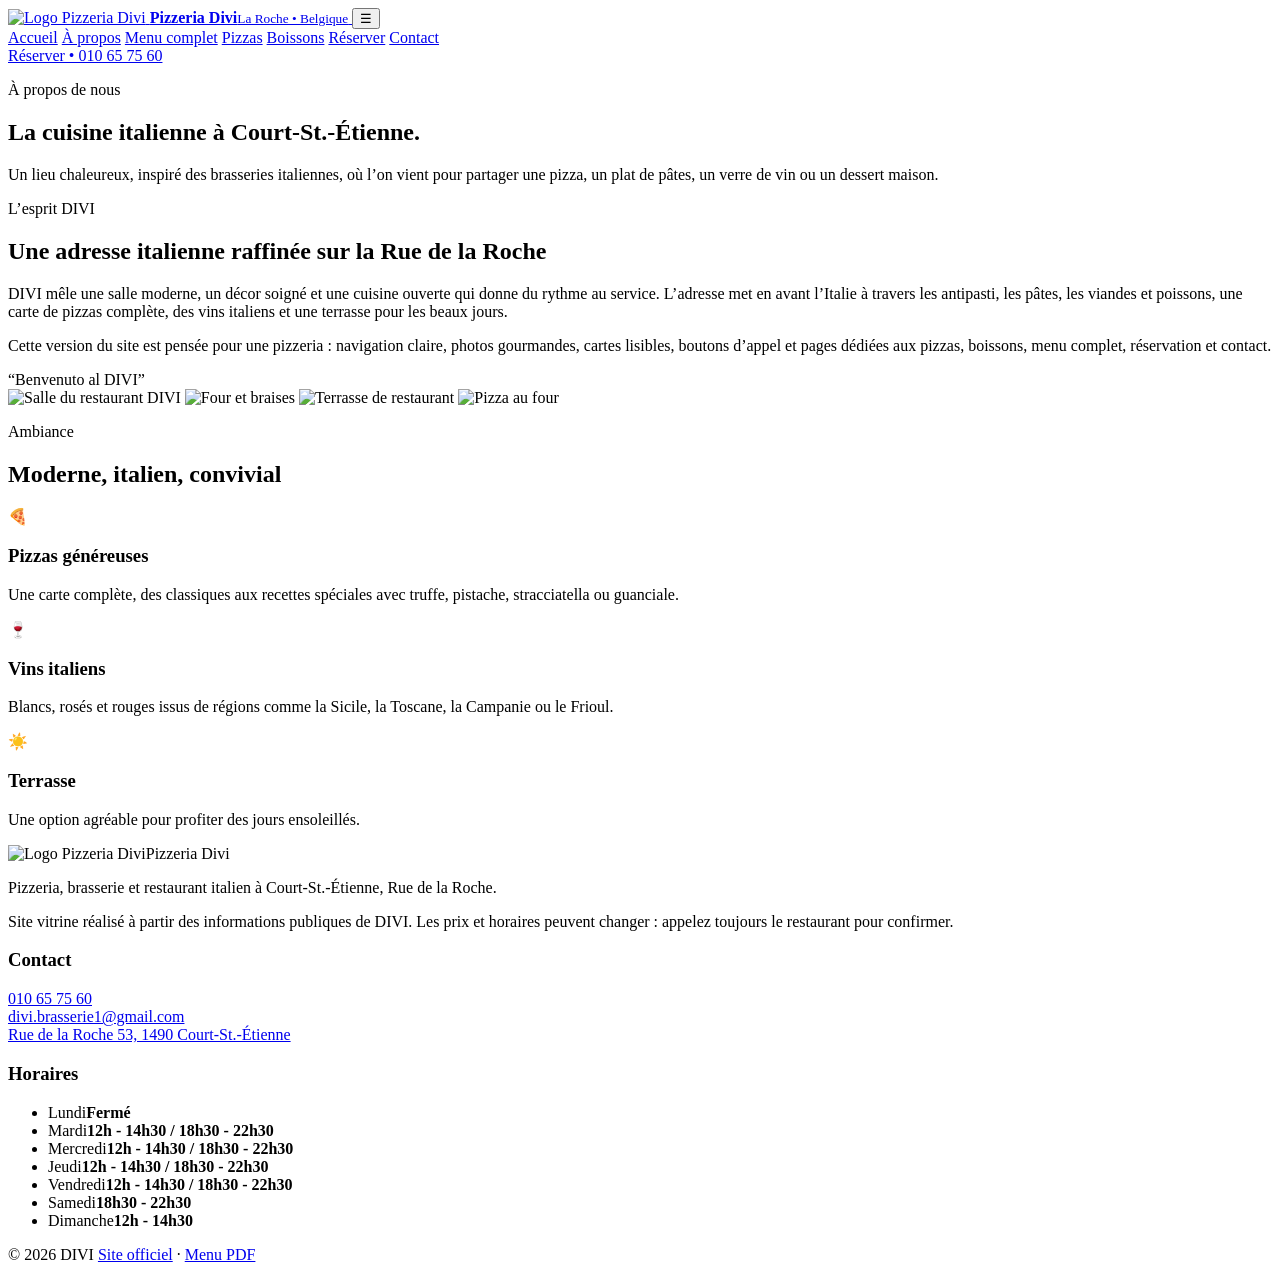
==== a-propos.html @ 52999876 "Create a-propos.html" ====
<!doctype html>
<html lang="fr">
<head>
  <meta charset="utf-8">
  <meta name="viewport" content="width=device-width, initial-scale=1">
  <title>À propos — DIVI La Roche</title>
  <meta name="description" content="Présentation de l’ambiance et de la cuisine italienne DIVI.">
  <link rel="stylesheet" href="assets/styles.css">
  <link rel="icon" href="assets/favicon.ico" sizes="any">
  <link rel="icon" type="image/png" href="assets/favicon-32.png" sizes="32x32">
  <link rel="apple-touch-icon" href="assets/apple-touch-icon.png">
  <script src="assets/script.js" defer></script>
</head>
<body class="">
  
    <header class="site-header">
      <a class="brand brand-logo" href="index.html" aria-label="Accueil Pizzeria Divi">
        <img src="assets/logo.png" alt="Logo Pizzeria Divi" class="brand-img">
        <span><strong>Pizzeria Divi</strong><small>La Roche • Belgique</small></span>
      </a>
      <button class="menu-toggle" aria-label="Ouvrir le menu" aria-expanded="false">☰</button>
      <nav class="main-nav" aria-label="Navigation principale">
        <a class="nav-link " href="index.html">Accueil</a>
<a class="nav-link active" href="a-propos.html">À propos</a>
<a class="nav-link " href="menu.html">Menu complet</a>
<a class="nav-link " href="pizzas.html">Pizzas</a>
<a class="nav-link " href="boissons.html">Boissons</a>
<a class="nav-link " href="reservation.html">Réserver</a>
<a class="nav-link " href="contact.html">Contact</a>
      </nav>
      <a class="header-call" href="tel:010657560">Réserver • 010 65 75 60</a>
    </header>
    
  <main>
    
<section class="page-hero compact">
  <div>
    <p class="eyebrow">À propos de nous</p>
    <h1>La cuisine italienne à Court-St.-Étienne.</h1>
    <p>Un lieu chaleureux, inspiré des brasseries italiennes, où l’on vient pour partager une pizza, un plat de pâtes, un verre de vin ou un dessert maison.</p>
  </div>
</section>

<section class="container story-layout">
  <div>
    <p class="eyebrow">L’esprit DIVI</p>
    <h2>Une adresse italienne raffinée sur la Rue de la Roche</h2>
    <p>DIVI mêle une salle moderne, un décor soigné et une cuisine ouverte qui donne du rythme au service. L’adresse met en avant l’Italie à travers les antipasti, les pâtes, les viandes et poissons, une carte de pizzas complète, des vins italiens et une terrasse pour les beaux jours.</p>
    <p>Cette version du site est pensée pour une pizzeria : navigation claire, photos gourmandes, cartes lisibles, boutons d’appel et pages dédiées aux pizzas, boissons, menu complet, réservation et contact.</p>
    <div class="quote-card">“Benvenuto al DIVI”</div>
  </div>
  <div class="gallery">
    <img src="https://www.divi-brasserie.be/_next/image?q=75&amp;url=%2Finterior-divicc.png&amp;w=3840" alt="Salle du restaurant DIVI">
    <img src="https://www.divi-brasserie.be/_next/image?q=75&amp;url=https%3A%2F%2Fimages.prismic.io%2Fdivi%2FZ4WIaZbqstJ99Zta_Oven2.jpg%3Fauto%3Dformat%2Ccompress&amp;w=3840" alt="Four et braises">
    <img src="https://images.unsplash.com/photo-1559329007-40df8a9345d8?auto=format&amp;fit=crop&amp;w=1600&amp;q=80" alt="Terrasse de restaurant">
    <img src="https://images.unsplash.com/photo-1604382355076-af4b0eb60143?auto=format&amp;fit=crop&amp;w=1600&amp;q=80" alt="Pizza au four">
  </div>
</section>

<section class="container ambiance">
  <div class="section-heading">
    <p class="eyebrow">Ambiance</p>
    <h2>Moderne, italien, convivial</h2>
  </div>
  <div class="cards-3">
    <article class="info-card"><span>🍕</span><h3>Pizzas généreuses</h3><p>Une carte complète, des classiques aux recettes spéciales avec truffe, pistache, stracciatella ou guanciale.</p></article>
    <article class="info-card"><span>🍷</span><h3>Vins italiens</h3><p>Blancs, rosés et rouges issus de régions comme la Sicile, la Toscane, la Campanie ou le Frioul.</p></article>
    <article class="info-card"><span>☀️</span><h3>Terrasse</h3><p>Une option agréable pour profiter des jours ensoleillés.</p></article>
  </div>
</section>

  </main>
  
    <footer class="footer">
      <div class="footer-grid">
        <div>
          <div class="footer-brand"><img src="assets/logo.png" alt="Logo Pizzeria Divi"><span>Pizzeria Divi</span></div>
          <p>Pizzeria, brasserie et restaurant italien à Court-St.-Étienne, Rue de la Roche.</p>
          <p class="small">Site vitrine réalisé à partir des informations publiques de DIVI. Les prix et horaires peuvent changer : appelez toujours le restaurant pour confirmer.</p>
        </div>
        <div>
          <h3>Contact</h3>
          <p><a href="tel:010657560">010 65 75 60</a><br>
          <a href="mailto:divi.brasserie1@gmail.com">divi.brasserie1@gmail.com</a><br>
          <a target="_blank" rel="noreferrer" href="https://www.google.com/maps/search/?api=1&amp;query=Rue%20de%20la%20Roche%2053%2C%201490%20Court-St.-Etienne">Rue de la Roche 53, 1490 Court-St.-Étienne</a></p>
        </div>
        <div>
          <h3>Horaires</h3>
          <ul class="hours-mini"><li><span>Lundi</span><strong>Fermé</strong></li><li><span>Mardi</span><strong>12h - 14h30 / 18h30 - 22h30</strong></li><li><span>Mercredi</span><strong>12h - 14h30 / 18h30 - 22h30</strong></li><li><span>Jeudi</span><strong>12h - 14h30 / 18h30 - 22h30</strong></li><li><span>Vendredi</span><strong>12h - 14h30 / 18h30 - 22h30</strong></li><li><span>Samedi</span><strong>18h30 - 22h30</strong></li><li><span>Dimanche</span><strong>12h - 14h30</strong></li></ul>
        </div>
      </div>
      <div class="footer-bottom">
        <span>© 2026 DIVI</span>
        <span><a href="https://www.divi-brasserie.be/" target="_blank" rel="noreferrer">Site officiel</a> · <a href="https://www.divi-brasserie.be/Menu_Divi.pdf" target="_blank" rel="noreferrer">Menu PDF</a></span>
      </div>
    </footer>
    
</body>
</html>
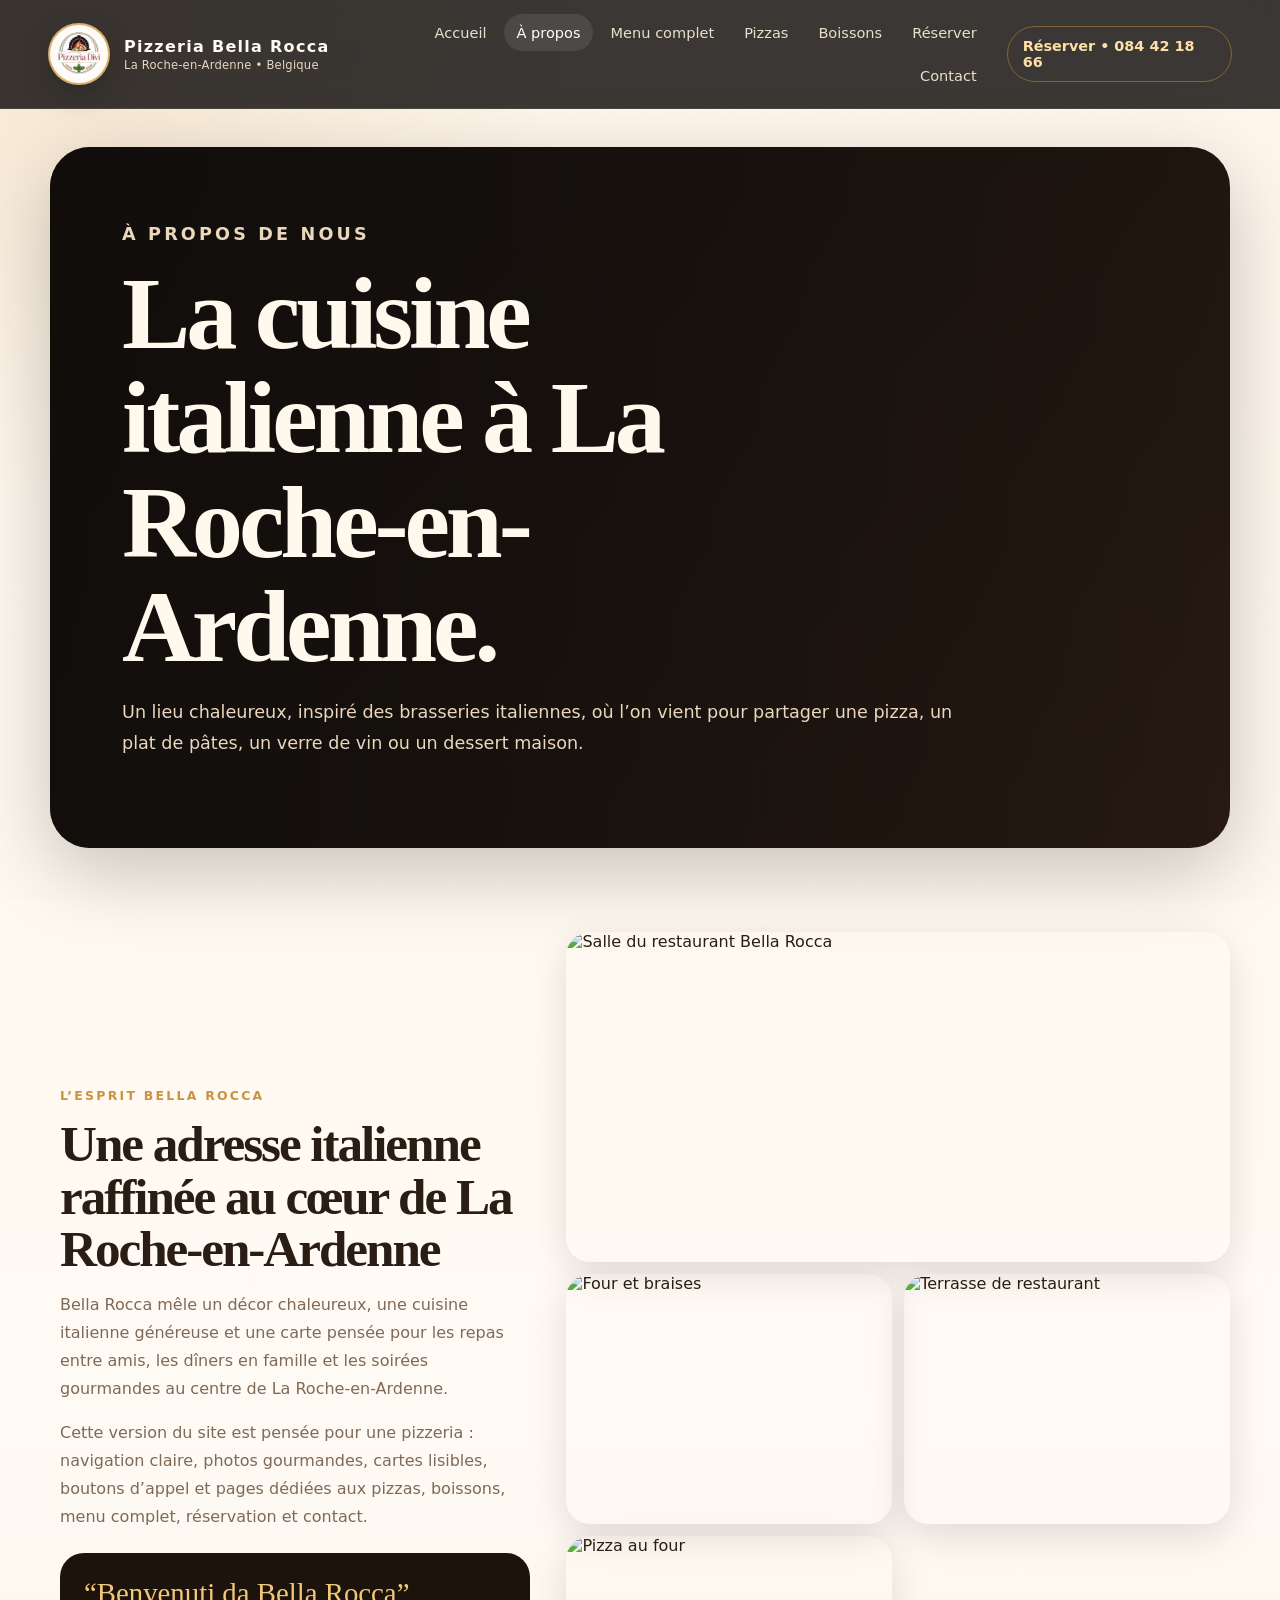
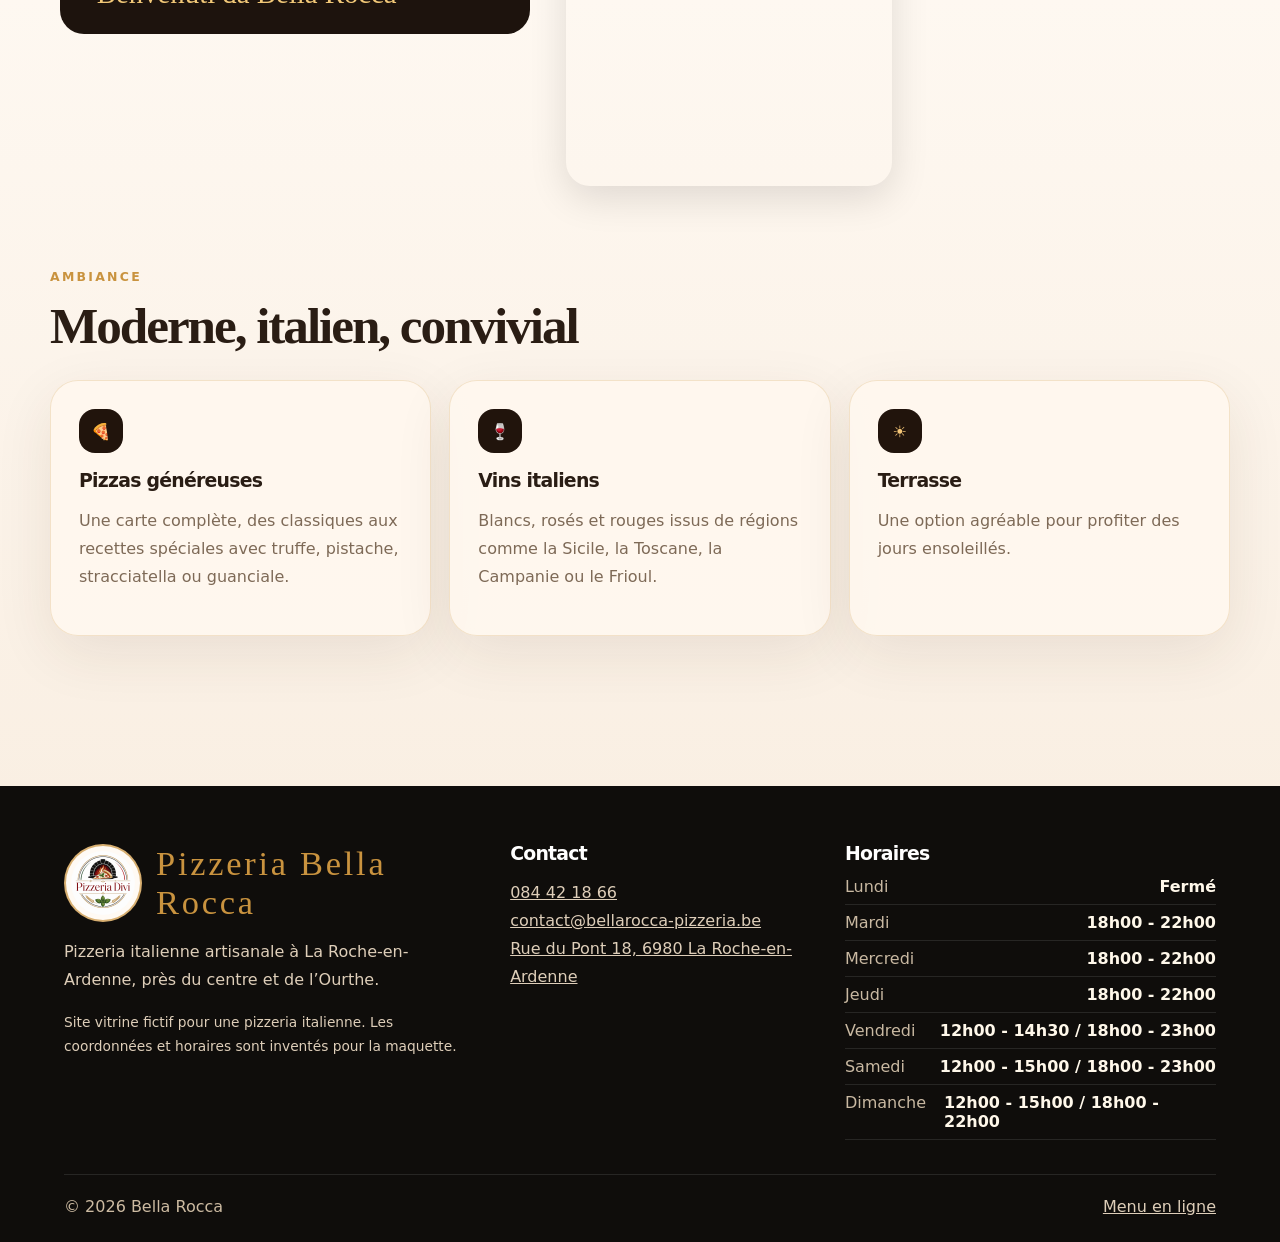
==== commit 77d4a182: "Update a-propos.html" ====
--- a/a-propos.html
+++ b/a-propos.html
@@ -3,8 +3,8 @@
 <head>
   <meta charset="utf-8">
   <meta name="viewport" content="width=device-width, initial-scale=1">
-  <title>À propos — DIVI La Roche</title>
-  <meta name="description" content="Présentation de l’ambiance et de la cuisine italienne DIVI.">
+  <title>À propos — Bella Rocca — La Roche</title>
+  <meta name="description" content="Présentation de l’ambiance et de la cuisine italienne Bella Rocca.">
   <link rel="stylesheet" href="assets/styles.css">
   <link rel="icon" href="assets/favicon.ico" sizes="any">
   <link rel="icon" type="image/png" href="assets/favicon-32.png" sizes="32x32">
@@ -14,9 +14,9 @@
 <body class="">
   
     <header class="site-header">
-      <a class="brand brand-logo" href="index.html" aria-label="Accueil Pizzeria Divi">
-        <img src="assets/logo.png" alt="Logo Pizzeria Divi" class="brand-img">
-        <span><strong>Pizzeria Divi</strong><small>La Roche • Belgique</small></span>
+      <a class="brand brand-logo" href="index.html" aria-label="Accueil Pizzeria Bella Rocca">
+        <img src="assets/logo.png" alt="Logo Pizzeria Bella Rocca" class="brand-img">
+        <span><strong>Pizzeria Bella Rocca</strong><small>La Roche-en-Ardenne • Belgique</small></span>
       </a>
       <button class="menu-toggle" aria-label="Ouvrir le menu" aria-expanded="false">☰</button>
       <nav class="main-nav" aria-label="Navigation principale">
@@ -28,7 +28,7 @@
 <a class="nav-link " href="reservation.html">Réserver</a>
 <a class="nav-link " href="contact.html">Contact</a>
       </nav>
-      <a class="header-call" href="tel:010657560">Réserver • 010 65 75 60</a>
+      <a class="header-call" href="tel:+3284421866">Réserver • 084 42 18 66</a>
     </header>
     
   <main>
@@ -36,22 +36,22 @@
 <section class="page-hero compact">
   <div>
     <p class="eyebrow">À propos de nous</p>
-    <h1>La cuisine italienne à Court-St.-Étienne.</h1>
+    <h1>La cuisine italienne à La Roche-en-Ardenne.</h1>
     <p>Un lieu chaleureux, inspiré des brasseries italiennes, où l’on vient pour partager une pizza, un plat de pâtes, un verre de vin ou un dessert maison.</p>
   </div>
 </section>
 
 <section class="container story-layout">
   <div>
-    <p class="eyebrow">L’esprit DIVI</p>
-    <h2>Une adresse italienne raffinée sur la Rue de la Roche</h2>
-    <p>DIVI mêle une salle moderne, un décor soigné et une cuisine ouverte qui donne du rythme au service. L’adresse met en avant l’Italie à travers les antipasti, les pâtes, les viandes et poissons, une carte de pizzas complète, des vins italiens et une terrasse pour les beaux jours.</p>
+    <p class="eyebrow">L’esprit Bella Rocca</p>
+    <h2>Une adresse italienne raffinée au cœur de La Roche-en-Ardenne</h2>
+    <p>Bella Rocca mêle un décor chaleureux, une cuisine italienne généreuse et une carte pensée pour les repas entre amis, les dîners en famille et les soirées gourmandes au centre de La Roche-en-Ardenne.</p>
     <p>Cette version du site est pensée pour une pizzeria : navigation claire, photos gourmandes, cartes lisibles, boutons d’appel et pages dédiées aux pizzas, boissons, menu complet, réservation et contact.</p>
-    <div class="quote-card">“Benvenuto al DIVI”</div>
+    <div class="quote-card">“Benvenuti da Bella Rocca”</div>
   </div>
   <div class="gallery">
-    <img src="https://www.divi-brasserie.be/_next/image?q=75&amp;url=%2Finterior-divicc.png&amp;w=3840" alt="Salle du restaurant DIVI">
-    <img src="https://www.divi-brasserie.be/_next/image?q=75&amp;url=https%3A%2F%2Fimages.prismic.io%2Fdivi%2FZ4WIaZbqstJ99Zta_Oven2.jpg%3Fauto%3Dformat%2Ccompress&amp;w=3840" alt="Four et braises">
+    <img src="menu.html_next/image?q=75&amp;url=%2Finterior-divicc.png&amp;w=3840" alt="Salle du restaurant Bella Rocca">
+    <img src="menu.html_next/image?q=75&amp;url=https%3A%2F%2Fimages.prismic.io%2Fdivi%2FZ4WIaZbqstJ99Zta_Oven2.jpg%3Fauto%3Dformat%2Ccompress&amp;w=3840" alt="Four et braises">
     <img src="https://images.unsplash.com/photo-1559329007-40df8a9345d8?auto=format&amp;fit=crop&amp;w=1600&amp;q=80" alt="Terrasse de restaurant">
     <img src="https://images.unsplash.com/photo-1604382355076-af4b0eb60143?auto=format&amp;fit=crop&amp;w=1600&amp;q=80" alt="Pizza au four">
   </div>
@@ -74,24 +74,24 @@
     <footer class="footer">
       <div class="footer-grid">
         <div>
-          <div class="footer-brand"><img src="assets/logo.png" alt="Logo Pizzeria Divi"><span>Pizzeria Divi</span></div>
-          <p>Pizzeria, brasserie et restaurant italien à Court-St.-Étienne, Rue de la Roche.</p>
-          <p class="small">Site vitrine réalisé à partir des informations publiques de DIVI. Les prix et horaires peuvent changer : appelez toujours le restaurant pour confirmer.</p>
+          <div class="footer-brand"><img src="assets/logo.png" alt="Logo Pizzeria Bella Rocca"><span>Pizzeria Bella Rocca</span></div>
+          <p>Pizzeria italienne artisanale à La Roche-en-Ardenne, près du centre et de l’Ourthe.</p>
+          <p class="small">Site vitrine fictif pour une pizzeria italienne. Les coordonnées et horaires sont inventés pour la maquette.</p>
         </div>
         <div>
           <h3>Contact</h3>
-          <p><a href="tel:010657560">010 65 75 60</a><br>
-          <a href="mailto:divi.brasserie1@gmail.com">divi.brasserie1@gmail.com</a><br>
-          <a target="_blank" rel="noreferrer" href="https://www.google.com/maps/search/?api=1&amp;query=Rue%20de%20la%20Roche%2053%2C%201490%20Court-St.-Etienne">Rue de la Roche 53, 1490 Court-St.-Étienne</a></p>
+          <p><a href="tel:+3284421866">084 42 18 66</a><br>
+          <a href="mailto:contact@bellarocca-pizzeria.be">contact@bellarocca-pizzeria.be</a><br>
+          <a target="_blank" rel="noreferrer" href="https://www.google.com/maps/search/?api=1&amp;query=Rue%20du%20Pont%2018%2C%206980%20La%20Roche-en-Ardenne">Rue du Pont 18, 6980 La Roche-en-Ardenne</a></p>
         </div>
         <div>
           <h3>Horaires</h3>
-          <ul class="hours-mini"><li><span>Lundi</span><strong>Fermé</strong></li><li><span>Mardi</span><strong>12h - 14h30 / 18h30 - 22h30</strong></li><li><span>Mercredi</span><strong>12h - 14h30 / 18h30 - 22h30</strong></li><li><span>Jeudi</span><strong>12h - 14h30 / 18h30 - 22h30</strong></li><li><span>Vendredi</span><strong>12h - 14h30 / 18h30 - 22h30</strong></li><li><span>Samedi</span><strong>18h30 - 22h30</strong></li><li><span>Dimanche</span><strong>12h - 14h30</strong></li></ul>
+          <ul class="hours-mini"><li><span>Lundi</span><strong>Fermé</strong></li><li><span>Mardi</span><strong>18h00 - 22h00</strong></li><li><span>Mercredi</span><strong>18h00 - 22h00</strong></li><li><span>Jeudi</span><strong>18h00 - 22h00</strong></li><li><span>Vendredi</span><strong>12h00 - 14h30 / 18h00 - 23h00</strong></li><li><span>Samedi</span><strong>12h00 - 15h00 / 18h00 - 23h00</strong></li><li><span>Dimanche</span><strong>12h00 - 15h00 / 18h00 - 22h00</strong></li></ul>
         </div>
       </div>
       <div class="footer-bottom">
-        <span>© 2026 DIVI</span>
-        <span><a href="https://www.divi-brasserie.be/" target="_blank" rel="noreferrer">Site officiel</a> · <a href="https://www.divi-brasserie.be/Menu_Divi.pdf" target="_blank" rel="noreferrer">Menu PDF</a></span>
+        <span>© 2026 Bella Rocca</span>
+        <span><a href="menu.html">Menu en ligne</a></span>
       </div>
     </footer>
     
--- a/assets/styles.css
+++ b/assets/styles.css
@@ -0,0 +1,335 @@
+
+:root{
+  --bg:#0f0d0b;
+  --bg-2:#18130f;
+  --paper:#fff8ef;
+  --paper-2:#f6eadc;
+  --ink:#2a1d14;
+  --muted:#7e6a57;
+  --gold:#c9933f;
+  --gold-2:#e6c17a;
+  --terracotta:#a94e35;
+  --cream:#fff4e3;
+  --line:rgba(201,147,63,.26);
+  --shadow: 0 24px 80px rgba(0,0,0,.22);
+  --radius: 28px;
+}
+
+*{box-sizing:border-box}
+html{scroll-behavior:smooth}
+body{
+  margin:0;
+  font-family: Inter, ui-sans-serif, system-ui, -apple-system, BlinkMacSystemFont, "Segoe UI", sans-serif;
+  color:var(--ink);
+  background:
+    radial-gradient(circle at 5% 0%, rgba(201,147,63,.16), transparent 32rem),
+    linear-gradient(180deg, #fff7ec 0%, #fffaf4 50%, #f7eadb 100%);
+  min-height:100vh;
+}
+body::before{
+  content:"";
+  position:fixed;
+  inset:0;
+  pointer-events:none;
+  opacity:.04;
+  background-image:url("data:image/svg+xml,%3Csvg width='120' height='120' xmlns='http://www.w3.org/2000/svg'%3E%3Cfilter id='n'%3E%3CfeTurbulence type='fractalNoise' baseFrequency='.85' numOctaves='3' stitchTiles='stitch'/%3E%3C/filter%3E%3Crect width='120' height='120' filter='url(%23n)' opacity='.75'/%3E%3C/svg%3E");
+  z-index:-1;
+}
+img{max-width:100%;display:block}
+a{color:inherit}
+.container{width:min(1180px, calc(100% - 40px)); margin-inline:auto}
+.site-header{
+  position:sticky; top:0; z-index:40;
+  display:flex; align-items:center; gap:18px;
+  padding:14px clamp(18px, 4vw, 48px);
+  background:rgba(15,13,11,.82);
+  backdrop-filter:blur(18px);
+  color:#fffaf1;
+  border-bottom:1px solid rgba(255,255,255,.08);
+}
+.brand{display:flex; align-items:center; gap:12px; text-decoration:none; min-width:max-content}
+.brand-mark{
+  width:46px; height:46px; border-radius:50%;
+  display:grid; place-items:center;
+  background:linear-gradient(135deg, var(--gold), var(--gold-2));
+  color:#17100b; font-weight:900; font-size:1.5rem;
+  box-shadow:0 12px 32px rgba(201,147,63,.24);
+}
+.brand strong{display:block; letter-spacing:.18em}
+.brand small{display:block; color:#e6d6c0; font-size:.72rem; margin-top:2px}
+.main-nav{
+  display:flex; gap:6px; margin-left:auto; align-items:center; flex-wrap:wrap; justify-content:flex-end;
+}
+.nav-link{
+  text-decoration:none; color:#eadfcc; padding:10px 12px; border-radius:999px;
+  font-size:.91rem; transition:.2s ease;
+}
+.nav-link:hover,.nav-link.active{background:rgba(255,255,255,.09); color:white}
+.header-call{
+  text-decoration:none; padding:11px 15px; border:1px solid rgba(201,147,63,.5);
+  color:#ffe0a7; border-radius:999px; font-weight:700; font-size:.9rem;
+}
+.menu-toggle{display:none; margin-left:auto; background:transparent; border:1px solid rgba(255,255,255,.24); color:white; border-radius:14px; font-size:1.25rem; padding:8px 12px}
+
+.hero{
+  min-height:calc(100vh - 76px);
+  position:relative; overflow:hidden; color:#fff9ef;
+  display:grid; align-items:center;
+  padding:80px clamp(20px, 6vw, 80px);
+  background:var(--bg);
+}
+.hero::after{
+  content:""; position:absolute; inset:0; background:
+  linear-gradient(90deg, rgba(15,13,11,.94) 0%, rgba(15,13,11,.72) 45%, rgba(15,13,11,.28) 100%),
+  radial-gradient(circle at 80% 24%, rgba(201,147,63,.38), transparent 28rem);
+}
+.hero-bg{position:absolute; inset:0}
+.hero-img{position:absolute; object-fit:cover; filter:saturate(1.05) contrast(1.02)}
+.hero-img-one{right:0; top:0; width:72%; height:100%}
+.hero-img-two{left:56%; bottom:8%; width:32%; height:38%; border-radius:32px; border:1px solid rgba(255,255,255,.12); box-shadow:var(--shadow)}
+.hero-content{position:relative; z-index:2; max-width:780px}
+.eyebrow{
+  margin:0 0 12px; text-transform:uppercase; letter-spacing:.18em;
+  color:var(--gold); font-size:.78rem; font-weight:900;
+}
+h1,h2,h3{line-height:1.02; margin:0; letter-spacing:-.04em}
+h1{font-family: Georgia, "Times New Roman", serif; font-size:clamp(3.2rem, 8vw, 7.4rem); max-width:12ch}
+h2{font-family: Georgia, "Times New Roman", serif; font-size:clamp(2.1rem, 4vw, 4.6rem)}
+h3{font-size:1.18rem}
+p{line-height:1.75; color:var(--muted)}
+.hero-lead{font-size:clamp(1.08rem, 2vw, 1.35rem); max-width:680px; color:#f3dec4}
+.hero-actions,.contact-actions{display:flex; gap:12px; flex-wrap:wrap; margin-top:28px}
+.btn{
+  display:inline-flex; align-items:center; justify-content:center; gap:8px;
+  text-decoration:none; border-radius:999px; padding:14px 20px; font-weight:900;
+  border:1px solid transparent; transition:.2s ease;
+}
+.btn.primary{background:linear-gradient(135deg,var(--gold),var(--gold-2)); color:#160f0a; box-shadow:0 18px 40px rgba(201,147,63,.25)}
+.btn.primary:hover{transform:translateY(-2px); box-shadow:0 24px 60px rgba(201,147,63,.33)}
+.btn.ghost{color:#fff6e7; border-color:rgba(255,255,255,.26); background:rgba(255,255,255,.08)}
+.btn.ghost.dark{color:var(--ink); border-color:rgba(42,29,20,.18); background:rgba(255,255,255,.54)}
+.btn.large{font-size:1.05rem; padding:18px 26px}
+.hero-meta{display:flex; gap:16px; flex-wrap:wrap; margin-top:30px; color:#f4dfc4}
+.hero-meta span{padding:10px 14px; border-radius:999px; background:rgba(255,255,255,.09); border:1px solid rgba(255,255,255,.11)}
+
+.intro-grid{display:grid; grid-template-columns:.9fr 1.1fr; gap:26px; align-items:stretch; padding:90px 0}
+.panel,.info-card,.contact-card{
+  background:rgba(255,248,239,.82); border:1px solid rgba(201,147,63,.22);
+  box-shadow:0 18px 58px rgba(70,42,21,.09); border-radius:var(--radius);
+}
+.intro-copy{padding:clamp(28px,5vw,58px)}
+.intro-copy h2{margin-bottom:20px}
+.text-link{font-weight:900; color:var(--terracotta); text-decoration:none}
+.image-stack{position:relative; min-height:480px; border-radius:var(--radius); overflow:hidden; box-shadow:var(--shadow)}
+.image-stack img{width:100%; height:100%; object-fit:cover}
+.floating-card{
+  position:absolute; left:22px; bottom:22px; max-width:330px;
+  background:rgba(15,13,11,.78); color:white; border-radius:22px; padding:18px; backdrop-filter:blur(12px);
+  border:1px solid rgba(255,255,255,.12)
+}
+.floating-card strong{display:block}.floating-card span{color:#ead7bd}
+
+.section-heading{margin:0 0 28px}.section-heading.center{text-align:center; max-width:760px; margin-inline:auto}
+.menu-grid{display:grid; grid-template-columns:repeat(3, minmax(0, 1fr)); gap:18px}
+.menu-card{
+  overflow:hidden; border-radius:24px; background:rgba(255,250,244,.88);
+  border:1px solid rgba(201,147,63,.19); box-shadow:0 12px 42px rgba(65,38,18,.08);
+  transition:transform .22s ease, box-shadow .22s ease, border-color .22s ease;
+}
+.menu-card:hover{transform:translateY(-4px); box-shadow:0 20px 58px rgba(65,38,18,.13); border-color:rgba(201,147,63,.42)}
+.menu-card img{width:100%; height:190px; object-fit:cover}
+.menu-card img.ratio{height:260px}
+.menu-card-body{padding:19px}
+.menu-card-top{display:flex; align-items:flex-start; justify-content:space-between; gap:16px}
+.menu-card h3{letter-spacing:-.02em}
+.price{color:var(--terracotta); font-weight:1000; white-space:nowrap}
+.menu-card p{margin:10px 0 0; font-size:.96rem}
+.badge{
+  display:inline-flex; margin-top:14px; border-radius:999px; padding:7px 10px;
+  background:rgba(201,147,63,.14); color:#8b5a16; font-weight:900; font-size:.75rem
+}
+.featured-grid{margin-bottom:90px}
+
+.split-cta{
+  width:min(1180px, calc(100% - 40px)); margin:30px auto 90px;
+  background:linear-gradient(135deg,#15100c,#2a1810); color:white;
+  border-radius:36px; display:grid; grid-template-columns:1fr .75fr; overflow:hidden;
+  box-shadow:var(--shadow)
+}
+.split-cta>div{padding:clamp(30px,5vw,60px)}
+.split-cta p{color:#e7d3bb}.split-cta h2{max-width:680px}
+.split-cta img{width:100%; height:100%; min-height:360px; object-fit:cover}
+
+.cards-3{display:grid; grid-template-columns:repeat(3,1fr); gap:18px; margin-bottom:90px}
+.info-card{padding:28px}
+.info-card span{display:inline-grid; place-items:center; width:44px; height:44px; border-radius:16px; background:#21140c; color:#f4c678; margin-bottom:18px; font-weight:900}
+.info-card a{font-weight:900; color:var(--terracotta); text-decoration:none}
+
+.page-hero{
+  width:min(1180px, calc(100% - 40px)); margin:38px auto 44px;
+  min-height:420px; border-radius:40px; overflow:hidden; position:relative;
+  display:flex; align-items:end; padding:clamp(34px,6vw,72px);
+  color:#fff8ec; background:linear-gradient(135deg,#17110d,#332015);
+  box-shadow:var(--shadow)
+}
+.page-hero::before{content:""; position:absolute; inset:0; opacity:.54; background-size:cover; background-position:center}
+.page-hero::after{content:""; position:absolute; inset:0; background:linear-gradient(90deg, rgba(15,13,11,.88), rgba(15,13,11,.34))}
+.page-hero>div{position:relative; z-index:1; max-width:850px}
+.page-hero p{color:#ead7bd; font-size:1.1rem}
+.page-hero.compact::before{background-image:url('https://www.divi-brasserie.be/_next/image?q=75&url=%2Finterior-divicc.png&w=3840')}
+.menu-cover::before{background-image:url('https://images.unsplash.com/photo-1555396273-367ea4eb4db5?auto=format&fit=crop&w=1600&q=80')}
+.pizza-cover::before{background-image:url('https://images.unsplash.com/photo-1513104890138-7c749659a591?auto=format&fit=crop&w=1600&q=80')}
+.drink-cover::before{background-image:url('https://images.unsplash.com/photo-1510812431401-41d2bd2722f3?auto=format&fit=crop&w=1600&q=80')}
+.reserve-cover::before{background-image:url('https://images.unsplash.com/photo-1559329007-40df8a9345d8?auto=format&fit=crop&w=1600&q=80')}
+.contact-cover::before{background-image:url('https://www.divi-brasserie.be/_next/image?q=75&url=https%3A%2F%2Fimages.prismic.io%2Fdivi%2FZ4WIaZbqstJ99Zta_Oven2.jpg%3Fauto%3Dformat%2Ccompress&w=3840')}
+
+.story-layout{display:grid; grid-template-columns:.85fr 1.15fr; gap:26px; align-items:center; padding:40px 0 80px}
+.story-layout>div:first-child{padding:10px}
+.quote-card{margin-top:22px; padding:24px; border-radius:24px; background:#1d130d; color:#f1c878; font-family:Georgia,serif; font-size:1.8rem}
+.gallery{display:grid; grid-template-columns:repeat(2,1fr); gap:12px}
+.gallery img{height:250px; width:100%; object-fit:cover; border-radius:24px; box-shadow:0 12px 38px rgba(0,0,0,.12)}
+.gallery img:nth-child(1){grid-column:span 2; height:330px}
+.ambiance{padding-bottom:30px}
+
+.menu-tools{display:flex; align-items:end; justify-content:space-between; gap:20px; margin-bottom:24px}
+.search-wrap{display:grid; gap:8px; min-width:min(500px,100%)}
+.search-wrap label{font-weight:900; color:var(--ink)}
+.search-wrap input{
+  width:100%; border:1px solid rgba(201,147,63,.26); border-radius:18px; padding:16px 18px;
+  background:#fffdf8; font:inherit; box-shadow:0 12px 32px rgba(65,38,18,.06)
+}
+.pill-row{display:flex; flex-wrap:wrap; gap:10px}
+.pill{
+  border:1px solid rgba(201,147,63,.28); border-radius:999px; padding:11px 15px; background:#fffdf8;
+  cursor:pointer; font-weight:900; color:var(--ink)
+}
+.pill.active{background:#1d130d; color:#ffe2a6}
+.menu-index{display:flex; flex-wrap:wrap; gap:10px; margin-bottom:26px}
+.menu-index a{text-decoration:none; padding:10px 13px; border-radius:999px; background:rgba(201,147,63,.12); color:#815515; font-weight:900}
+.all-menu{display:grid; gap:34px; padding-bottom:80px}
+.menu-section{
+  scroll-margin-top:98px; padding:26px; border-radius:32px;
+  background:rgba(255,248,239,.62); border:1px solid rgba(201,147,63,.18)
+}
+.section-title-row{display:grid; grid-template-columns:1fr 260px; gap:24px; align-items:center; margin-bottom:22px}
+.section-title-row p{margin-bottom:0}
+.section-photo img{width:100%; height:170px; object-fit:cover; border-radius:24px}
+.search-hidden,.filter-hidden{display:none !important}
+
+.photo-band{display:grid; grid-template-columns:repeat(3,1fr); gap:14px; margin-bottom:34px}
+.photo-band img{height:270px; width:100%; object-fit:cover; border-radius:28px; box-shadow:0 14px 42px rgba(0,0,0,.12)}
+
+.reservation-grid,.contact-grid{display:grid; grid-template-columns:1fr 1fr; gap:22px; margin-bottom:34px}
+.reservation-grid .panel,.hours-panel{padding:32px}
+.hours-table{width:100%; border-collapse:collapse}
+.hours-table td{padding:15px 0; border-bottom:1px solid rgba(201,147,63,.18)}
+.hours-table td:first-child{font-weight:900}.hours-table td:last-child{text-align:right;color:var(--muted)}
+.notice{padding:34px; border-radius:28px; background:#1a110c; color:#fff3df; margin-bottom:80px}
+.notice p{color:#e9d5bd}
+
+.contact-card{padding:30px}.contact-card.big{grid-row:span 2; display:flex; flex-direction:column; justify-content:center}
+.contact-card h2 a{text-decoration:none}.map-section{margin-bottom:34px}
+.map-card{display:grid; grid-template-columns:1fr 1fr; gap:0; overflow:hidden; border-radius:36px; background:#1a110c; color:white; box-shadow:var(--shadow)}
+.map-card img{height:100%; min-height:420px; object-fit:cover}
+.map-card>div{padding:clamp(28px,5vw,58px)}.map-card p{color:#ead7bd}
+
+.footer{
+  color:#fff8ea; background:#0f0d0b; padding:58px clamp(20px, 5vw, 70px) 26px;
+  margin-top:30px
+}
+.footer-grid{display:grid; grid-template-columns:1.1fr .8fr 1fr; gap:38px; max-width:1180px; margin:auto}
+.footer-brand{font-family:Georgia,serif; font-size:3rem; color:var(--gold); letter-spacing:.16em}
+.footer p,.footer a{color:#deceb9}
+.footer h3{color:white; margin-bottom:14px}
+.small{font-size:.86rem}
+.hours-mini{list-style:none; padding:0; margin:0; display:grid; gap:8px}
+.hours-mini li{display:flex; justify-content:space-between; gap:18px; border-bottom:1px solid rgba(255,255,255,.1); padding-bottom:8px}
+.hours-mini span{color:#c9b9a2}
+.footer-bottom{max-width:1180px; margin:34px auto 0; padding-top:22px; border-top:1px solid rgba(255,255,255,.1); display:flex; justify-content:space-between; gap:18px; color:#cdbba2}
+
+@media(max-width:980px){
+  .menu-toggle{display:block}
+  .main-nav{display:none; position:absolute; left:16px; right:16px; top:76px; flex-direction:column; align-items:stretch; background:#14100d; border:1px solid rgba(255,255,255,.1); border-radius:22px; padding:12px}
+  .main-nav.open{display:flex}
+  .header-call{display:none}
+  .nav-link{padding:13px 15px}
+  .intro-grid,.story-layout,.split-cta,.reservation-grid,.contact-grid,.map-card{grid-template-columns:1fr}
+  .menu-grid,.cards-3{grid-template-columns:1fr 1fr}
+  .section-title-row{grid-template-columns:1fr}
+  .section-photo img{height:220px}
+  .footer-grid{grid-template-columns:1fr 1fr}
+}
+@media(max-width:680px){
+  .container,.page-hero{width:min(100% - 26px,1180px)}
+  .site-header{padding:12px 13px}.brand small{display:none}
+  h1{font-size:clamp(2.6rem,16vw,4.4rem)}
+  .hero{padding:64px 18px; min-height:760px}
+  .hero-img-one{width:100%; opacity:.55}
+  .hero-img-two{display:none}
+  .hero-actions .btn,.contact-actions .btn{width:100%}
+  .intro-grid{padding:54px 0}.image-stack{min-height:330px}
+  .menu-grid,.cards-3,.photo-band,.footer-grid{grid-template-columns:1fr}
+  .menu-tools{align-items:stretch; flex-direction:column}
+  .photo-band img{height:230px}
+  .page-hero{min-height:360px; border-radius:28px; padding:28px}
+  .footer-bottom{flex-direction:column}
+  .menu-section{padding:18px}
+}
+
+
+/* Logo + favicon integration */
+.brand-logo{
+  gap:14px;
+}
+.brand-img{
+  width:62px;
+  height:62px;
+  border-radius:50%;
+  object-fit:cover;
+  background:#fffaf4;
+  padding:4px;
+  border:2px solid rgba(201,147,63,.72);
+  box-shadow:0 10px 30px rgba(0,0,0,.22);
+}
+.brand-logo strong{
+  letter-spacing:.08em;
+}
+.brand-logo small{
+  letter-spacing:.02em;
+}
+.footer-brand{
+  display:flex;
+  align-items:center;
+  gap:14px;
+  font-family:Georgia,"Times New Roman",serif;
+  font-size:2.15rem;
+  color:var(--gold);
+  letter-spacing:.08em;
+}
+.footer-brand img{
+  width:78px;
+  height:78px;
+  border-radius:50%;
+  object-fit:cover;
+  background:#fffaf4;
+  padding:5px;
+  border:2px solid rgba(201,147,63,.72);
+}
+.logo-seal{
+  width:128px;
+  height:128px;
+  border-radius:50%;
+  object-fit:cover;
+  background:#fffaf4;
+  padding:7px;
+  border:2px solid rgba(201,147,63,.78);
+  box-shadow:0 22px 60px rgba(0,0,0,.34);
+  margin:0 0 22px;
+}
+@media(max-width:680px){
+  .brand-img{width:50px;height:50px}
+  .brand-logo strong{font-size:.92rem}
+  .footer-brand{font-size:1.65rem}
+  .footer-brand img{width:64px;height:64px}
+  .logo-seal{width:104px;height:104px}
+}
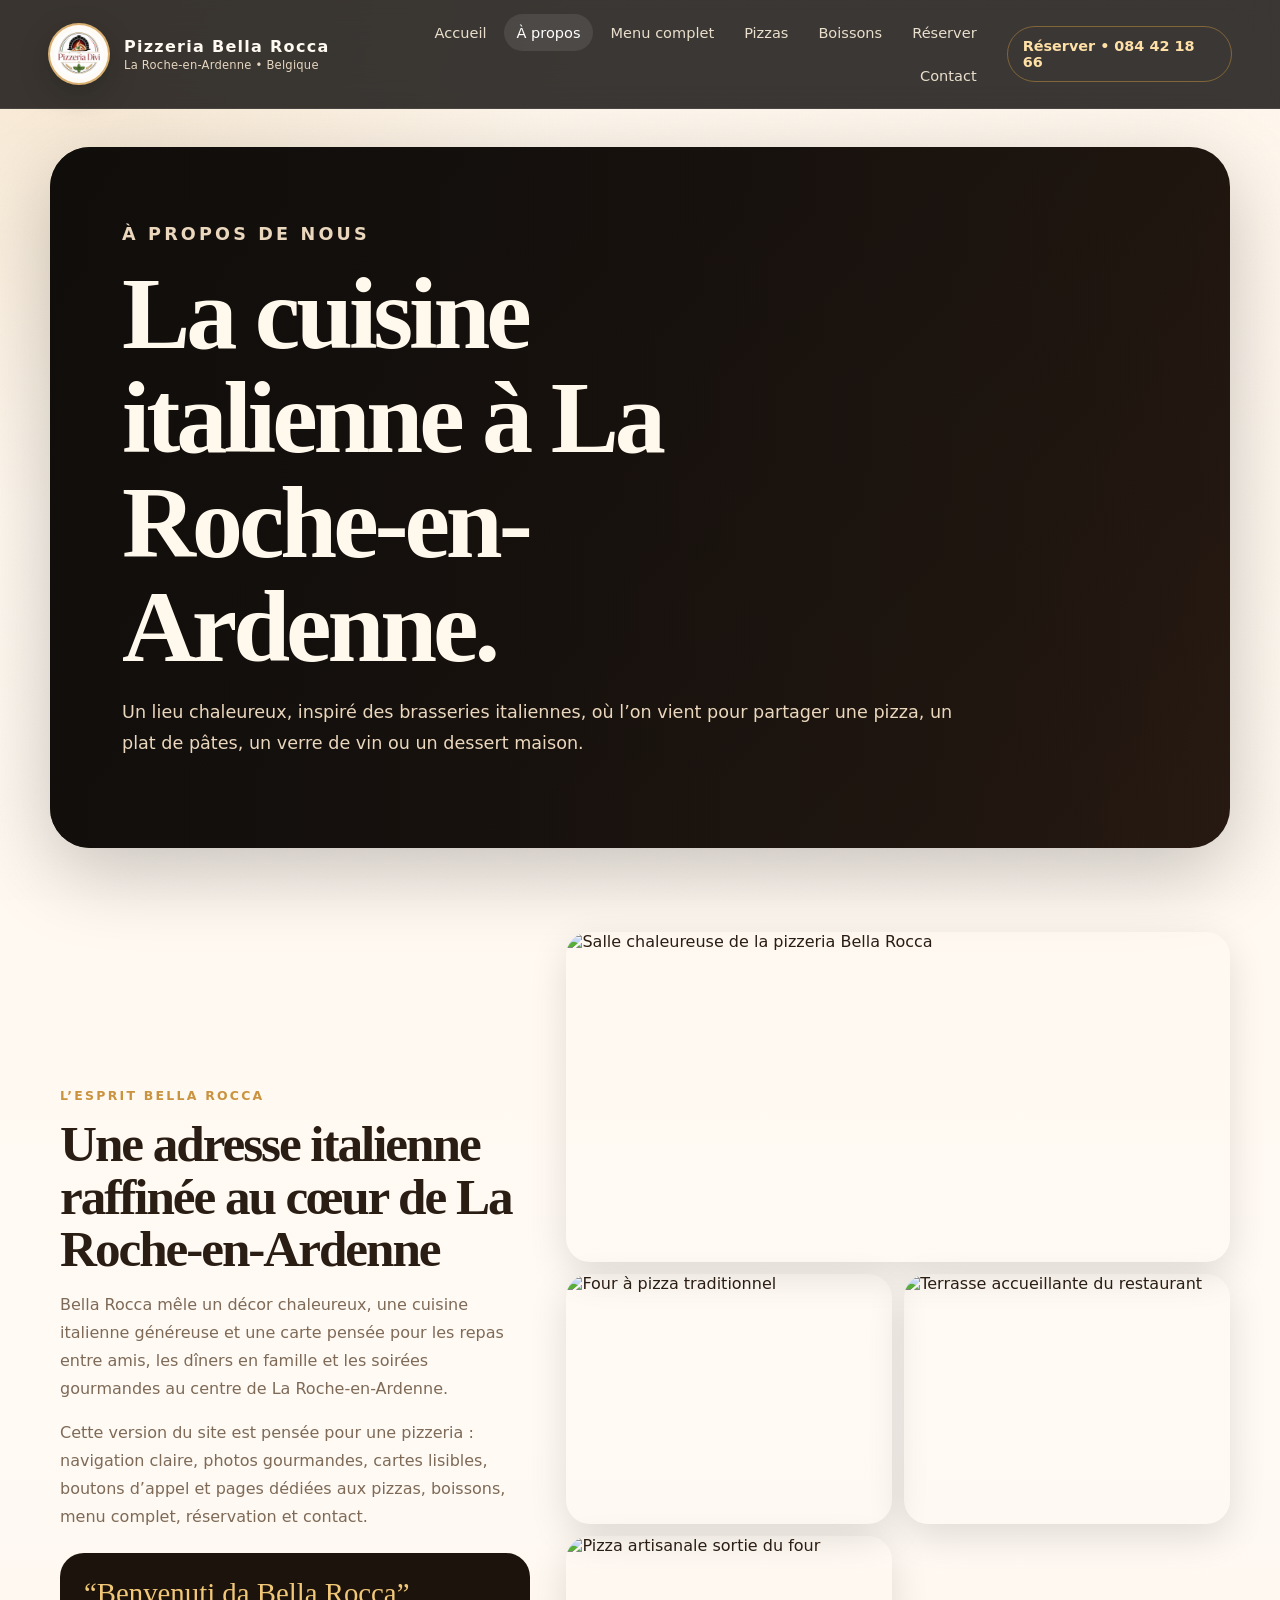
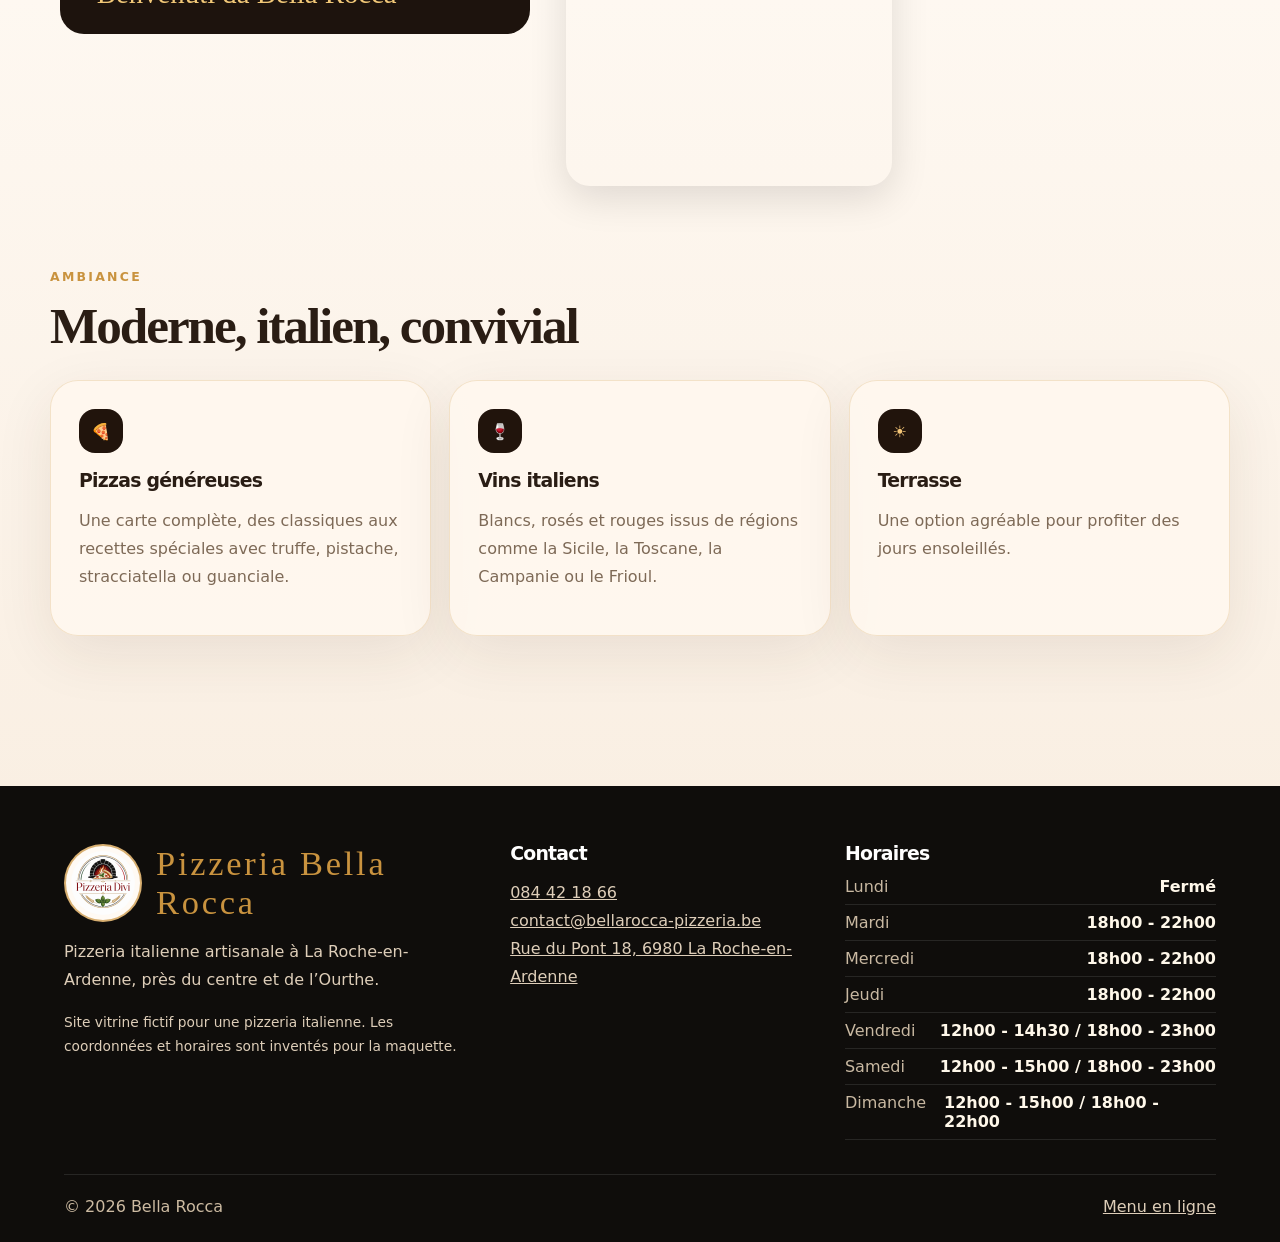
==== commit 1d57e9ad: "Update a-propos.html" ====
--- a/a-propos.html
+++ b/a-propos.html
@@ -1,99 +1,92 @@
-<!doctype html>
+<!DOCTYPE html>
+
 <html lang="fr">
 <head>
-  <meta charset="utf-8">
-  <meta name="viewport" content="width=device-width, initial-scale=1">
-  <title>À propos — Bella Rocca — La Roche</title>
-  <meta name="description" content="Présentation de l’ambiance et de la cuisine italienne Bella Rocca.">
-  <link rel="stylesheet" href="assets/styles.css">
-  <link rel="icon" href="assets/favicon.ico" sizes="any">
-  <link rel="icon" type="image/png" href="assets/favicon-32.png" sizes="32x32">
-  <link rel="apple-touch-icon" href="assets/apple-touch-icon.png">
-  <script src="assets/script.js" defer></script>
+<meta charset="utf-8"/>
+<meta content="width=device-width, initial-scale=1" name="viewport"/>
+<title>À propos — Bella Rocca — La Roche</title>
+<meta content="Présentation de l’ambiance et de la cuisine italienne Bella Rocca." name="description"/>
+<link href="assets/styles.css" rel="stylesheet"/>
+<link href="assets/favicon.ico" rel="icon" sizes="any"/>
+<link href="assets/favicon-32.png" rel="icon" sizes="32x32" type="image/png"/>
+<link href="assets/apple-touch-icon.png" rel="apple-touch-icon"/>
+<script defer="" src="assets/script.js"></script>
 </head>
 <body class="">
-  
-    <header class="site-header">
-      <a class="brand brand-logo" href="index.html" aria-label="Accueil Pizzeria Bella Rocca">
-        <img src="assets/logo.png" alt="Logo Pizzeria Bella Rocca" class="brand-img">
-        <span><strong>Pizzeria Bella Rocca</strong><small>La Roche-en-Ardenne • Belgique</small></span>
-      </a>
-      <button class="menu-toggle" aria-label="Ouvrir le menu" aria-expanded="false">☰</button>
-      <nav class="main-nav" aria-label="Navigation principale">
-        <a class="nav-link " href="index.html">Accueil</a>
+<header class="site-header">
+<a aria-label="Accueil Pizzeria Bella Rocca" class="brand brand-logo" href="index.html">
+<img alt="Logo Pizzeria Bella Rocca" class="brand-img" src="assets/logo.png"/>
+<span><strong>Pizzeria Bella Rocca</strong><small>La Roche-en-Ardenne • Belgique</small></span>
+</a>
+<button aria-expanded="false" aria-label="Ouvrir le menu" class="menu-toggle">☰</button>
+<nav aria-label="Navigation principale" class="main-nav">
+<a class="nav-link" href="index.html">Accueil</a>
 <a class="nav-link active" href="a-propos.html">À propos</a>
-<a class="nav-link " href="menu.html">Menu complet</a>
-<a class="nav-link " href="pizzas.html">Pizzas</a>
-<a class="nav-link " href="boissons.html">Boissons</a>
-<a class="nav-link " href="reservation.html">Réserver</a>
-<a class="nav-link " href="contact.html">Contact</a>
-      </nav>
-      <a class="header-call" href="tel:+3284421866">Réserver • 084 42 18 66</a>
-    </header>
-    
-  <main>
-    
+<a class="nav-link" href="menu.html">Menu complet</a>
+<a class="nav-link" href="pizzas.html">Pizzas</a>
+<a class="nav-link" href="boissons.html">Boissons</a>
+<a class="nav-link" href="reservation.html">Réserver</a>
+<a class="nav-link" href="contact.html">Contact</a>
+</nav>
+<a class="header-call" href="tel:+3284421866">Réserver • 084 42 18 66</a>
+</header>
+<main>
 <section class="page-hero compact">
-  <div>
-    <p class="eyebrow">À propos de nous</p>
-    <h1>La cuisine italienne à La Roche-en-Ardenne.</h1>
-    <p>Un lieu chaleureux, inspiré des brasseries italiennes, où l’on vient pour partager une pizza, un plat de pâtes, un verre de vin ou un dessert maison.</p>
-  </div>
+<div>
+<p class="eyebrow">À propos de nous</p>
+<h1>La cuisine italienne à La Roche-en-Ardenne.</h1>
+<p>Un lieu chaleureux, inspiré des brasseries italiennes, où l’on vient pour partager une pizza, un plat de pâtes, un verre de vin ou un dessert maison.</p>
+</div>
 </section>
-
 <section class="container story-layout">
-  <div>
-    <p class="eyebrow">L’esprit Bella Rocca</p>
-    <h2>Une adresse italienne raffinée au cœur de La Roche-en-Ardenne</h2>
-    <p>Bella Rocca mêle un décor chaleureux, une cuisine italienne généreuse et une carte pensée pour les repas entre amis, les dîners en famille et les soirées gourmandes au centre de La Roche-en-Ardenne.</p>
-    <p>Cette version du site est pensée pour une pizzeria : navigation claire, photos gourmandes, cartes lisibles, boutons d’appel et pages dédiées aux pizzas, boissons, menu complet, réservation et contact.</p>
-    <div class="quote-card">“Benvenuti da Bella Rocca”</div>
-  </div>
-  <div class="gallery">
-    <img src="menu.html_next/image?q=75&amp;url=%2Finterior-divicc.png&amp;w=3840" alt="Salle du restaurant Bella Rocca">
-    <img src="menu.html_next/image?q=75&amp;url=https%3A%2F%2Fimages.prismic.io%2Fdivi%2FZ4WIaZbqstJ99Zta_Oven2.jpg%3Fauto%3Dformat%2Ccompress&amp;w=3840" alt="Four et braises">
-    <img src="https://images.unsplash.com/photo-1559329007-40df8a9345d8?auto=format&amp;fit=crop&amp;w=1600&amp;q=80" alt="Terrasse de restaurant">
-    <img src="https://images.unsplash.com/photo-1604382355076-af4b0eb60143?auto=format&amp;fit=crop&amp;w=1600&amp;q=80" alt="Pizza au four">
-  </div>
+<div>
+<p class="eyebrow">L’esprit Bella Rocca</p>
+<h2>Une adresse italienne raffinée au cœur de La Roche-en-Ardenne</h2>
+<p>Bella Rocca mêle un décor chaleureux, une cuisine italienne généreuse et une carte pensée pour les repas entre amis, les dîners en famille et les soirées gourmandes au centre de La Roche-en-Ardenne.</p>
+<p>Cette version du site est pensée pour une pizzeria : navigation claire, photos gourmandes, cartes lisibles, boutons d’appel et pages dédiées aux pizzas, boissons, menu complet, réservation et contact.</p>
+<div class="quote-card">“Benvenuti da Bella Rocca”</div>
+</div>
+<div class="gallery">
+<img alt="Salle chaleureuse de la pizzeria Bella Rocca" src="https://images.unsplash.com/photo-1555396273-367ea4eb4db5?auto=format&amp;fit=crop&amp;w=1600&amp;q=80"/>
+<img alt="Four à pizza traditionnel" src="https://images.unsplash.com/photo-1559329007-40df8a9345d8?auto=format&amp;fit=crop&amp;w=1600&amp;q=80"/>
+<img alt="Terrasse accueillante du restaurant" src="https://images.unsplash.com/photo-1517248135467-4c7edcad34c4?auto=format&amp;fit=crop&amp;w=1600&amp;q=80"/>
+<img alt="Pizza artisanale sortie du four" src="https://images.unsplash.com/photo-1513104890138-7c749659a591?auto=format&amp;fit=crop&amp;w=1600&amp;q=80"/>
+</div>
 </section>
-
 <section class="container ambiance">
-  <div class="section-heading">
-    <p class="eyebrow">Ambiance</p>
-    <h2>Moderne, italien, convivial</h2>
-  </div>
-  <div class="cards-3">
-    <article class="info-card"><span>🍕</span><h3>Pizzas généreuses</h3><p>Une carte complète, des classiques aux recettes spéciales avec truffe, pistache, stracciatella ou guanciale.</p></article>
-    <article class="info-card"><span>🍷</span><h3>Vins italiens</h3><p>Blancs, rosés et rouges issus de régions comme la Sicile, la Toscane, la Campanie ou le Frioul.</p></article>
-    <article class="info-card"><span>☀️</span><h3>Terrasse</h3><p>Une option agréable pour profiter des jours ensoleillés.</p></article>
-  </div>
+<div class="section-heading">
+<p class="eyebrow">Ambiance</p>
+<h2>Moderne, italien, convivial</h2>
+</div>
+<div class="cards-3">
+<article class="info-card"><span>🍕</span><h3>Pizzas généreuses</h3><p>Une carte complète, des classiques aux recettes spéciales avec truffe, pistache, stracciatella ou guanciale.</p></article>
+<article class="info-card"><span>🍷</span><h3>Vins italiens</h3><p>Blancs, rosés et rouges issus de régions comme la Sicile, la Toscane, la Campanie ou le Frioul.</p></article>
+<article class="info-card"><span>☀️</span><h3>Terrasse</h3><p>Une option agréable pour profiter des jours ensoleillés.</p></article>
+</div>
 </section>
-
-  </main>
-  
-    <footer class="footer">
-      <div class="footer-grid">
-        <div>
-          <div class="footer-brand"><img src="assets/logo.png" alt="Logo Pizzeria Bella Rocca"><span>Pizzeria Bella Rocca</span></div>
-          <p>Pizzeria italienne artisanale à La Roche-en-Ardenne, près du centre et de l’Ourthe.</p>
-          <p class="small">Site vitrine fictif pour une pizzeria italienne. Les coordonnées et horaires sont inventés pour la maquette.</p>
-        </div>
-        <div>
-          <h3>Contact</h3>
-          <p><a href="tel:+3284421866">084 42 18 66</a><br>
-          <a href="mailto:contact@bellarocca-pizzeria.be">contact@bellarocca-pizzeria.be</a><br>
-          <a target="_blank" rel="noreferrer" href="https://www.google.com/maps/search/?api=1&amp;query=Rue%20du%20Pont%2018%2C%206980%20La%20Roche-en-Ardenne">Rue du Pont 18, 6980 La Roche-en-Ardenne</a></p>
-        </div>
-        <div>
-          <h3>Horaires</h3>
-          <ul class="hours-mini"><li><span>Lundi</span><strong>Fermé</strong></li><li><span>Mardi</span><strong>18h00 - 22h00</strong></li><li><span>Mercredi</span><strong>18h00 - 22h00</strong></li><li><span>Jeudi</span><strong>18h00 - 22h00</strong></li><li><span>Vendredi</span><strong>12h00 - 14h30 / 18h00 - 23h00</strong></li><li><span>Samedi</span><strong>12h00 - 15h00 / 18h00 - 23h00</strong></li><li><span>Dimanche</span><strong>12h00 - 15h00 / 18h00 - 22h00</strong></li></ul>
-        </div>
-      </div>
-      <div class="footer-bottom">
-        <span>© 2026 Bella Rocca</span>
-        <span><a href="menu.html">Menu en ligne</a></span>
-      </div>
-    </footer>
-    
+</main>
+<footer class="footer">
+<div class="footer-grid">
+<div>
+<div class="footer-brand"><img alt="Logo Pizzeria Bella Rocca" src="assets/logo.png"/><span>Pizzeria Bella Rocca</span></div>
+<p>Pizzeria italienne artisanale à La Roche-en-Ardenne, près du centre et de l’Ourthe.</p>
+<p class="small">Site vitrine fictif pour une pizzeria italienne. Les coordonnées et horaires sont inventés pour la maquette.</p>
+</div>
+<div>
+<h3>Contact</h3>
+<p><a href="tel:+3284421866">084 42 18 66</a><br/>
+<a href="mailto:contact@bellarocca-pizzeria.be">contact@bellarocca-pizzeria.be</a><br/>
+<a href="https://www.google.com/maps/search/?api=1&amp;query=Rue%20du%20Pont%2018%2C%206980%20La%20Roche-en-Ardenne" rel="noreferrer" target="_blank">Rue du Pont 18, 6980 La Roche-en-Ardenne</a></p>
+</div>
+<div>
+<h3>Horaires</h3>
+<ul class="hours-mini"><li><span>Lundi</span><strong>Fermé</strong></li><li><span>Mardi</span><strong>18h00 - 22h00</strong></li><li><span>Mercredi</span><strong>18h00 - 22h00</strong></li><li><span>Jeudi</span><strong>18h00 - 22h00</strong></li><li><span>Vendredi</span><strong>12h00 - 14h30 / 18h00 - 23h00</strong></li><li><span>Samedi</span><strong>12h00 - 15h00 / 18h00 - 23h00</strong></li><li><span>Dimanche</span><strong>12h00 - 15h00 / 18h00 - 22h00</strong></li></ul>
+</div>
+</div>
+<div class="footer-bottom">
+<span>© 2026 Bella Rocca</span>
+<span><a href="menu.html">Menu en ligne</a></span>
+</div>
+</footer>
 </body>
 </html>
